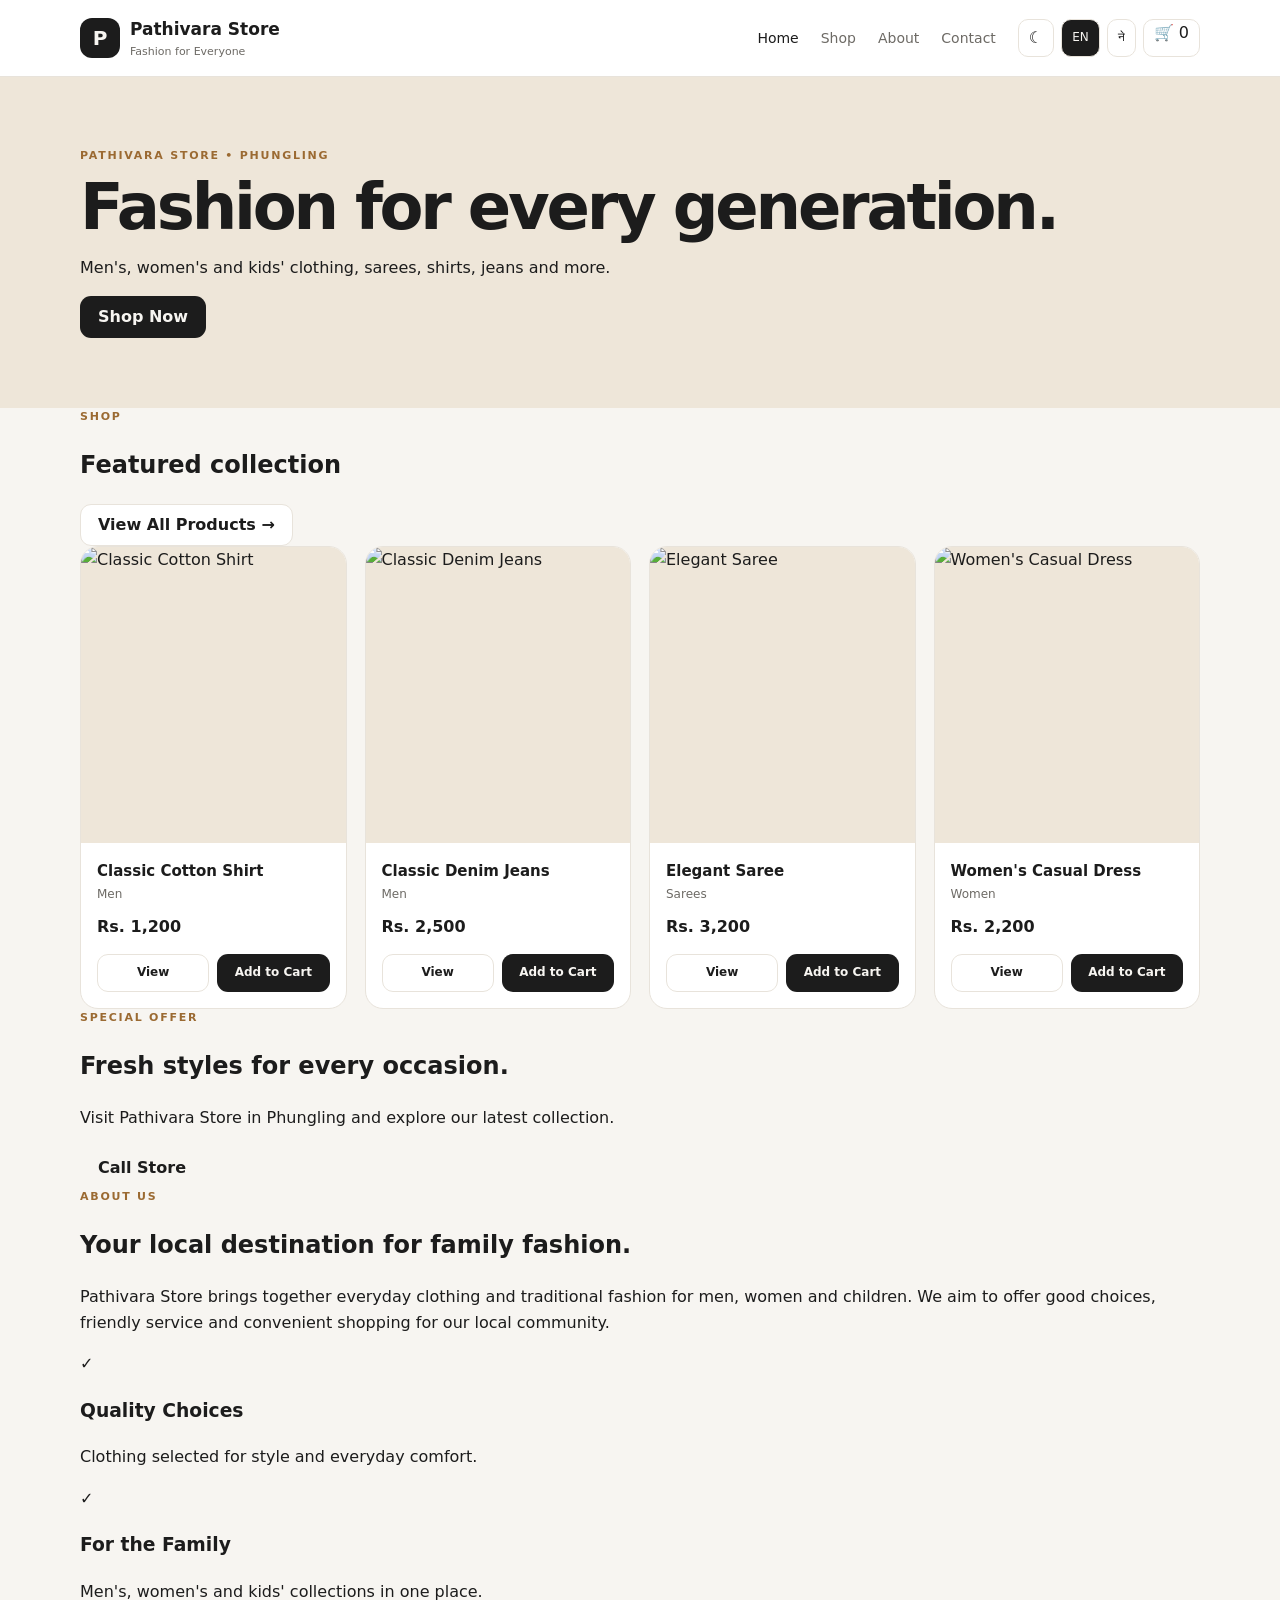
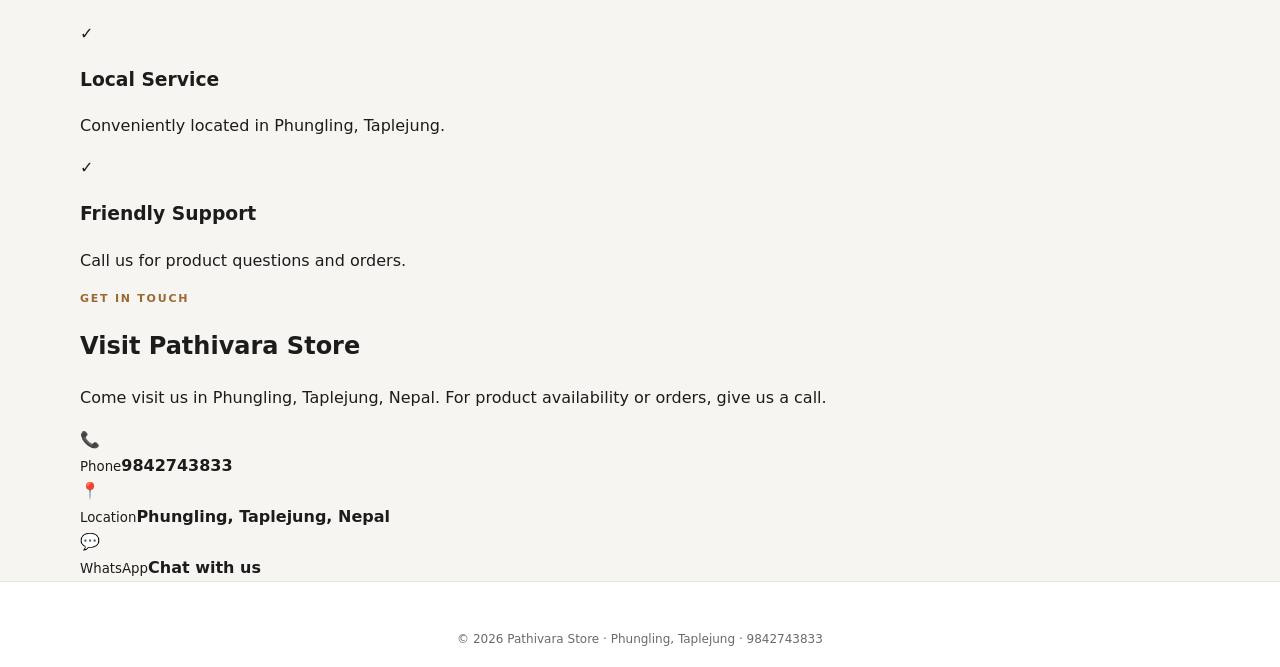
==== index.html @ 6419e532 "Pathivara Store First Website" ====
<!DOCTYPE html>
<html lang="en">
	<head>
		<meta charset="UTF-8" />
		<meta name="viewport" content="width=device-width, initial-scale=1.0" />
		<meta name="description" content="Pathivara Store clothing shop in Phungling, Taplejung." />
		<title>Pathivara Store | Fashion for Everyone</title>
		<link rel="stylesheet" href="css/style.css" />
	</head>
	<body>
		<header class="site-header">
			<div class="container nav-wrap">
				<a href="index.html" class="brand">
					<span class="brand-mark">P</span>
					<span>
						<strong>Pathivara Store</strong>
						<small>Fashion for Everyone</small>
					</span>
				</a>
				<button class="menu-toggle" id="menuToggle">☰</button>
				<nav class="main-nav" id="mainNav">
					<a class="active" href="index.html">Home</a>
					<a href="shop.html">Shop</a>
					<a href="#about">About</a>
					<a href="#contact">Contact</a>
				</nav>
				<div class="nav-actions">
					<button class="icon-btn" id="themeToggle">☾</button>
					<button class="lang-btn active" data-lang="en">EN</button>
					<button class="lang-btn" data-lang="ne">ने</button>
					<a class="cart-btn" href="cart.html">🛒 <span id="cartCount">0</span></a>
				</div>
			</div>
		</header>

		<main>
			<section class="page-hero">
				<div class="container">
					<p class="eyebrow">PATHIVARA STORE • PHUNGLING</p>
					  <h1 data-en="Fashion for every generation." data-ne="हरेक पुस्ताका लागि फेसन।">Fashion for every generation.</h1>
					  <p data-en="Men's, women's and kids' clothing, sarees, shirts, jeans and more." data-ne="पुरुष, महिला र बालबालिकाका कपडा, सारी, सर्ट, जिन्स र अन्य।">
						Men's, women's and kids' clothing, sarees, shirts, jeans and more.
					</p>
					<a class="btn btn-primary" href="shop.html">Shop Now</a>
				</div>
			</section>

			<section class="section">
				<div class="container">
					<div class="section-heading">
						<div>
							<p class="eyebrow">SHOP</p>
							<h2>Featured collection</h2>
						</div>
						<a class="btn btn-outline" href="shop.html">View All Products →</a>
					</div>
					<div class="product-grid" id="homeGrid"></div>
				</div>
			</section>

			<section class="offer-section">
				<div class="container">
					<div class="offer">
						<div>
							<p class="eyebrow">SPECIAL OFFER</p>
							<h2>Fresh styles for every occasion.</h2>
							<p>Visit Pathivara Store in Phungling and explore our latest collection.</p>
						</div>
						<a class="btn btn-light" href="tel:9842743833">Call Store</a>
					</div>
				</div>
			</section>

			<section class="section" id="about">
				<div class="container about-grid">
					<div class="about-box">
						<p class="eyebrow">ABOUT US</p>
						<h2>Your local destination for family fashion.</h2>
						<p>
							Pathivara Store brings together everyday clothing and traditional fashion for men, women and children. We aim to offer good choices, friendly service and convenient shopping for our local community.
						</p>
					</div>
					<div class="benefit-grid">
						<article><span>✓</span><h3>Quality Choices</h3><p>Clothing selected for style and everyday comfort.</p></article>
						<article><span>✓</span><h3>For the Family</h3><p>Men's, women's and kids' collections in one place.</p></article>
						<article><span>✓</span><h3>Local Service</h3><p>Conveniently located in Phungling, Taplejung.</p></article>
						<article><span>✓</span><h3>Friendly Support</h3><p>Call us for product questions and orders.</p></article>
					</div>
				</div>
			</section>

			<section class="section contact-section" id="contact">
				<div class="container contact-grid">
					<div>
						<p class="eyebrow">GET IN TOUCH</p>
						<h2>Visit Pathivara Store</h2>
						<p>Come visit us in Phungling, Taplejung, Nepal. For product availability or orders, give us a call.</p>
					</div>
					<div class="contact-card">
						<a href="tel:9842743833"><span>📞</span><div><small>Phone</small><strong>9842743833</strong></div></a>
						<div><span>📍</span><div><small>Location</small><strong>Phungling, Taplejung, Nepal</strong></div></div>
						<a class="whatsapp" href="https://wa.me/9779842743833" target="_blank"><span>💬</span><div><small>WhatsApp</small><strong>Chat with us</strong></div></a>
					</div>
				</div>
			</section>
		</main>

		<footer class="site-footer">
			<div class="footer-bottom">© 2026 Pathivara Store · Phungling, Taplejung · <a href="tel:9842743833">9842743833</a></div>
		</footer>

		<script src="js/products.js"></script>
		<script src="js/main.js"></script>
		<script>
			document.getElementById("homeGrid").innerHTML = products.slice(0, 4).map((p) => `
				<article class="product-card">
					<a href="product.html?id=${p.id}" class="product-image">
						<img src="${p.image}" alt="${p.name}" loading="lazy">
					</a>
					<div class="product-info">
						<h3>${p.name}</h3>
						<div class="product-meta">${p.category}</div>
						<div class="price">Rs. ${p.price.toLocaleString("en-IN")}</div>
						<div class="product-actions">
							<a class="btn btn-outline" href="product.html?id=${p.id}">View</a>
							<button class="btn btn-primary" onclick="addToCart(${p.id})">Add to Cart</button>
						</div>
					</div>
				</article>`).join("");
		</script>
	</body>
</html>
---- css/style.css ----
:root{--bg:#f7f5f1;--surface:#fff;--text:#1c1c1c;--muted:#6d6a65;--border:#e8e3db;--accent:#9b6a32;--hero:#eee6d9;--shadow:0 14px 40px rgba(30,24,17,.08)}
*{box-sizing:border-box}html{scroll-behavior:smooth}body{margin:0;font-family:Inter,system-ui,-apple-system,"Segoe UI",sans-serif;background:var(--bg);color:var(--text);line-height:1.6}body.dark{--bg:#11100f;--surface:#1b1917;--text:#f4f0e9;--muted:#b8b0a6;--border:#332f2a;--hero:#27221c;--shadow:0 14px 40px rgba(0,0,0,.28)}a{color:inherit;text-decoration:none}button,input,select{font:inherit}.container{width:min(1120px,calc(100% - 32px));margin:auto}
.site-header{position:sticky;top:0;z-index:20;background:color-mix(in srgb,var(--surface) 94%,transparent);backdrop-filter:blur(14px);border-bottom:1px solid var(--border)}.nav-wrap{min-height:76px;display:flex;align-items:center;gap:22px}.brand{display:flex;align-items:center;gap:10px;margin-right:auto}.brand-mark{width:40px;height:40px;display:grid;place-items:center;border-radius:12px;background:var(--text);color:var(--bg);font-weight:800;font-size:20px}.brand strong{display:block;font-size:17px}.brand small{display:block;color:var(--muted);font-size:11px}.main-nav{display:flex;gap:22px}.main-nav a{font-size:14px;color:var(--muted)}.main-nav a.active,.main-nav a:hover{color:var(--text)}.nav-actions{display:flex;align-items:center;gap:7px}.icon-btn,.lang-btn,.cart-btn{border:1px solid var(--border);background:var(--surface);color:var(--text);border-radius:10px;min-height:38px;padding:0 10px;cursor:pointer}.lang-btn{font-size:12px}.lang-btn.active{background:var(--text);color:var(--bg)}.menu-toggle{display:none;border:0;background:transparent;color:var(--text);font-size:25px;cursor:pointer}.back-link{color:var(--muted);font-size:13px}
.eyebrow{margin:0 0 10px;color:var(--accent);font-size:11px;font-weight:800;letter-spacing:.16em}.page-hero{padding:70px 0;background:var(--hero)}.page-hero h1{font-size:clamp(40px,6vw,64px);line-height:1;margin:0 0 14px;letter-spacing:-.05em}.page-hero p:last-child{color:var(--muted);max-width:600px}.shop-section{padding:50px 0 85px}.shop-toolbar{display:flex;gap:12px;margin-bottom:14px}.search-box{flex:1;display:flex;align-items:center;gap:8px;background:var(--surface);border:1px solid var(--border);border-radius:12px;padding:0 13px}.search-box input{width:100%;border:0;outline:0;background:transparent;color:var(--text);min-height:45px}.shop-toolbar select{border:1px solid var(--border);background:var(--surface);color:var(--text);border-radius:12px;padding:0 13px;min-width:190px}.category-pills{display:flex;gap:8px;flex-wrap:wrap;margin-bottom:14px}.filter-btn{border:1px solid var(--border);background:var(--surface);color:var(--muted);border-radius:999px;padding:8px 14px;cursor:pointer;font-size:12px}.filter-btn.active{background:var(--text);color:var(--bg);border-color:var(--text)}.results-count{font-size:12px;color:var(--muted);margin:0 0 18px}.product-grid{display:grid;grid-template-columns:repeat(4,1fr);gap:18px}.product-card{background:var(--surface);border:1px solid var(--border);border-radius:18px;overflow:hidden}.product-image{aspect-ratio:1/1.12;display:block;background:var(--hero);overflow:hidden}.product-image img{width:100%;height:100%;object-fit:cover;display:block;transition:transform .4s}.product-card:hover .product-image img{transform:scale(1.04)}.product-info{padding:16px}.product-info h3{margin:0 0 2px;font-size:15px}.product-meta{color:var(--muted);font-size:12px}.price{margin-top:10px;font-weight:800}.product-actions{display:flex;gap:8px;margin-top:14px}.btn{display:inline-flex;align-items:center;justify-content:center;min-height:42px;padding:0 17px;border-radius:11px;font-weight:700;border:1px solid transparent;cursor:pointer}.btn-primary{background:var(--text);color:var(--bg)}.btn-outline{background:var(--surface);border-color:var(--border)}.btn-whatsapp{background:#218c43;color:#fff}.product-actions .btn{flex:1;min-height:38px;padding:0 8px;font-size:12px}.empty-state,.empty-cart{text-align:center;padding:60px 20px;border:1px dashed var(--border);border-radius:20px;color:var(--muted)}.empty-state div,.empty-cart div{font-size:45px}
.product-detail-section{padding:55px 0}.breadcrumbs{color:var(--muted);font-size:12px;margin-bottom:25px}.product-detail{display:grid;grid-template-columns:1fr 1fr;gap:55px;align-items:start}.main-product-image{aspect-ratio:1/1.08;border-radius:22px;overflow:hidden;background:var(--hero)}.main-product-image img{width:100%;height:100%;object-fit:cover}.thumb-row{display:flex;gap:9px;margin-top:10px}.thumb{width:68px;height:68px;padding:0;border:2px solid transparent;border-radius:9px;overflow:hidden;background:var(--surface);cursor:pointer}.thumb.active{border-color:var(--accent)}.thumb img{width:100%;height:100%;object-fit:cover}.detail-info h1{font-size:clamp(34px,5vw,55px);line-height:1.02;letter-spacing:-.04em;margin:0 0 10px}.detail-price{font-size:23px;font-weight:800}.detail-description{color:var(--muted);max-width:520px}.stock{font-size:12px;margin:18px 0;color:var(--muted)}.stock-dot{display:inline-block;width:8px;height:8px;background:#29944b;border-radius:50%;margin-right:6px}.detail-info label{display:block;font-size:12px;font-weight:800;margin:17px 0 7px}.choice-row{display:flex;gap:7px;flex-wrap:wrap}.choice{border:1px solid var(--border);background:var(--surface);color:var(--text);border-radius:8px;padding:8px 13px;cursor:pointer}.choice.selected{border-color:var(--text);background:var(--text);color:var(--bg)}.quantity{display:flex;align-items:center;border:1px solid var(--border);width:max-content;border-radius:10px;overflow:hidden}.quantity button{width:40px;height:40px;border:0;background:var(--surface);color:var(--text);cursor:pointer}.quantity span{width:35px;text-align:center}.detail-actions{display:flex;gap:10px;margin-top:24px}.detail-actions .btn{flex:1}.product-note{margin-top:15px;font-size:12px;color:var(--muted)}.related-section{padding-top:20px}
.cart-section{padding:55px 0 85px}.cart-section h1{font-size:clamp(38px,6vw,58px);margin:0 0 30px;letter-spacing:-.05em}.cart-layout{display:grid;grid-template-columns:1.4fr .6fr;gap:25px}.cart-item{display:grid;grid-template-columns:95px 1fr auto auto;gap:15px;align-items:center;background:var(--surface);border:1px solid var(--border);padding:12px;border-radius:16px;margin-bottom:10px}.cart-item img{width:95px;height:105px;object-fit:cover;border-radius:10px}.cart-item-info h3{margin:0;font-size:15px}.cart-item-info p{color:var(--muted);font-size:12px;margin:3px 0}.cart-item-info strong{font-size:14px}.cart-qty{display:flex;align-items:center;border:1px solid var(--border);border-radius:8px;overflow:hidden}.cart-qty button{border:0;background:var(--surface);color:var(--text);width:30px;height:30px;cursor:pointer}.cart-qty span{width:28px;text-align:center;font-size:12px}.remove-btn{border:0;background:transparent;color:#a04b43;cursor:pointer;font-size:11px}.summary-card{background:var(--surface);border:1px solid var(--border);border-radius:18px;padding:22px;height:max-content;position:sticky;top:95px}.summary-card h2{margin:0 0 20px;font-size:20px}.summary-row{display:flex;justify-content:space-between;gap:15px;font-size:13px;margin:12px 0}.summary-row span{color:var(--muted)}.summary-row.total{font-size:18px}.summary-card hr{border:0;border-top:1px solid var(--border)}.full{width:100%;margin-top:10px}.summary-note{font-size:11px;color:var(--muted);margin-bottom:0}.site-footer{padding:30px 0 0;background:var(--surface);border-top:1px solid var(--border)}.footer-bottom{text-align:center;padding:18px;color:var(--muted);font-size:12px}
@media(max-width:900px){.main-nav{display:none;position:absolute;top:76px;left:16px;right:16px;padding:15px;background:var(--surface);border:1px solid var(--border);border-radius:16px;box-shadow:var(--shadow)}.main-nav.open{display:grid}.main-nav a{padding:10px}.menu-toggle{display:block}.product-grid{grid-template-columns:repeat(2,1fr)}.product-detail,.cart-layout{grid-template-columns:1fr}.summary-card{position:static}}
@media(max-width:620px){.container{width:calc(100% - 22px)}.brand small{display:none}.nav-wrap{gap:8px}.nav-actions{gap:3px}.shop-toolbar{display:block}.shop-toolbar select{width:100%;height:45px;margin-top:8px}.product-grid{grid-template-columns:repeat(2,1fr);gap:10px}.product-info{padding:12px}.product-actions{display:block}.product-actions .btn{width:100%;margin-top:6px}.detail-actions{display:grid}.cart-item{grid-template-columns:72px 1fr}.cart-item img{width:72px;height:82px}.cart-qty{grid-column:2}.remove-btn{grid-column:2;text-align:left}.page-hero{padding:52px 0}.product-detail-section{padding-top:35px}}
@media(max-width:390px){.product-grid{grid-template-columns:1fr}.nav-actions .icon-btn{display:none}}
.checkout-steps{display:flex;gap:10px;flex-wrap:wrap;color:var(--muted);font-size:11px;margin:-15px 0 25px}.checkout-steps .active{font-weight:800;color:var(--text)}.checkout-heading{font-size:20px;margin:0 0 14px}.customer-card{margin-top:25px;background:var(--surface);border:1px solid var(--border);border-radius:18px;padding:24px}.customer-card h2{margin:0 0 20px}.form-grid{display:grid;grid-template-columns:1fr 1fr;gap:15px}.field{display:flex;flex-direction:column}.field-wide{grid-column:1/-1}.field label{font-size:12px;font-weight:700;margin-bottom:6px}.field input,.field textarea{width:100%;border:1px solid var(--border);border-radius:10px;background:var(--bg);color:var(--text);outline:0;padding:11px 12px}.field textarea{min-height:90px;resize:vertical}.error{color:#b84d42;font-size:11px;min-height:16px}.privacy-note,.checkout-side-note{font-size:11px;color:var(--muted)}.checkout-submit{margin-top:5px}.order-review,.confirmation{margin-top:25px}.review-card,.confirmation{background:var(--surface);border:1px solid var(--border);border-radius:20px;padding:28px;max-width:780px;margin:auto}.success-icon{width:48px;height:48px;border-radius:50%;display:grid;place-items:center;background:#2e8b57;color:white;font-weight:800;font-size:24px}.review-ref{color:var(--muted);font-size:13px}.review-customer{padding:15px 0;border-bottom:1px solid var(--border)}.review-customer p{color:var(--muted);font-size:13px}.review-line{display:flex;justify-content:space-between;gap:20px;padding:12px 0;border-bottom:1px solid var(--border);font-size:13px}.review-line small{display:block;color:var(--muted);font-size:11px}.review-total{display:flex;justify-content:space-between;padding:18px 0;font-size:18px}.review-actions{display:flex;gap:10px;margin-top:18px}.review-actions .btn{flex:1}.confirmation{text-align:center}.confirmation .success-icon{margin:0 auto 15px}.confirmation p{color:var(--muted)}@media(max-width:620px){.form-grid{grid-template-columns:1fr}.field-wide{grid-column:auto}.review-actions{display:grid}.checkout-steps{line-height:1.8}}
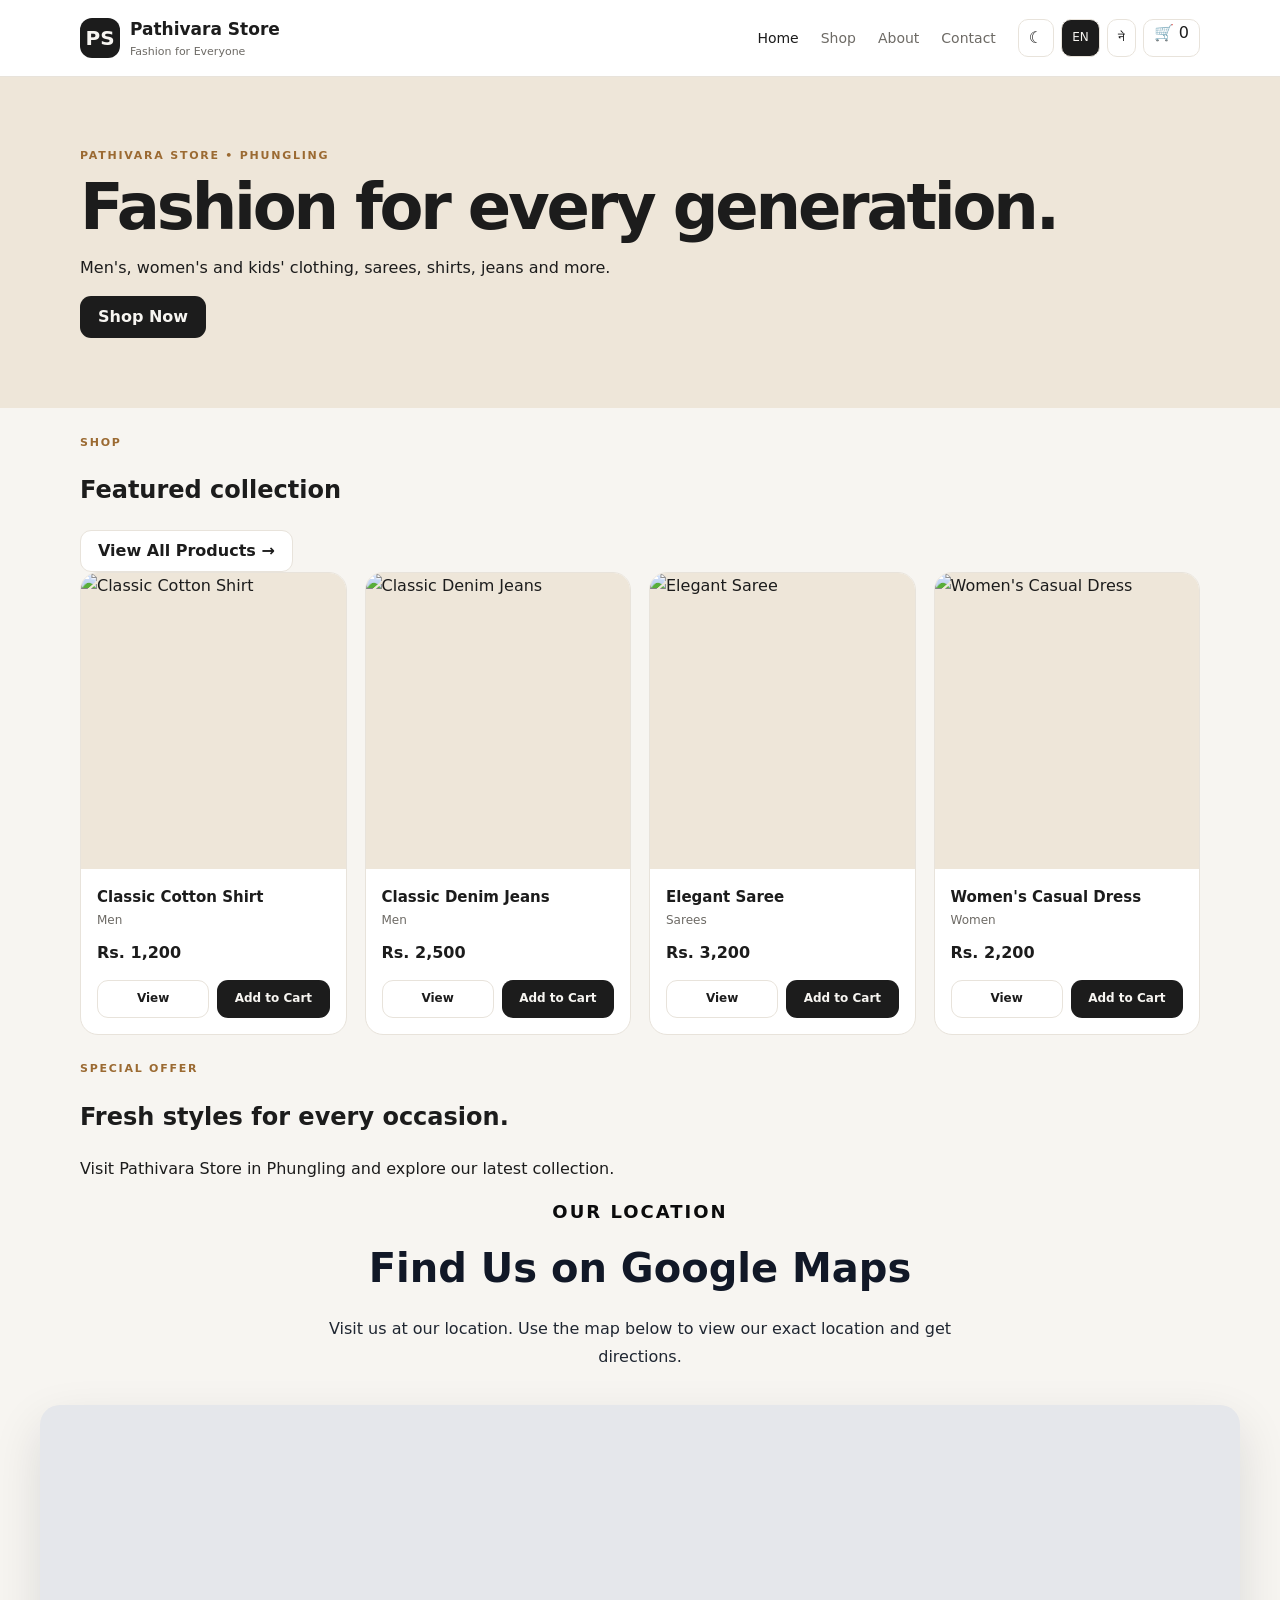
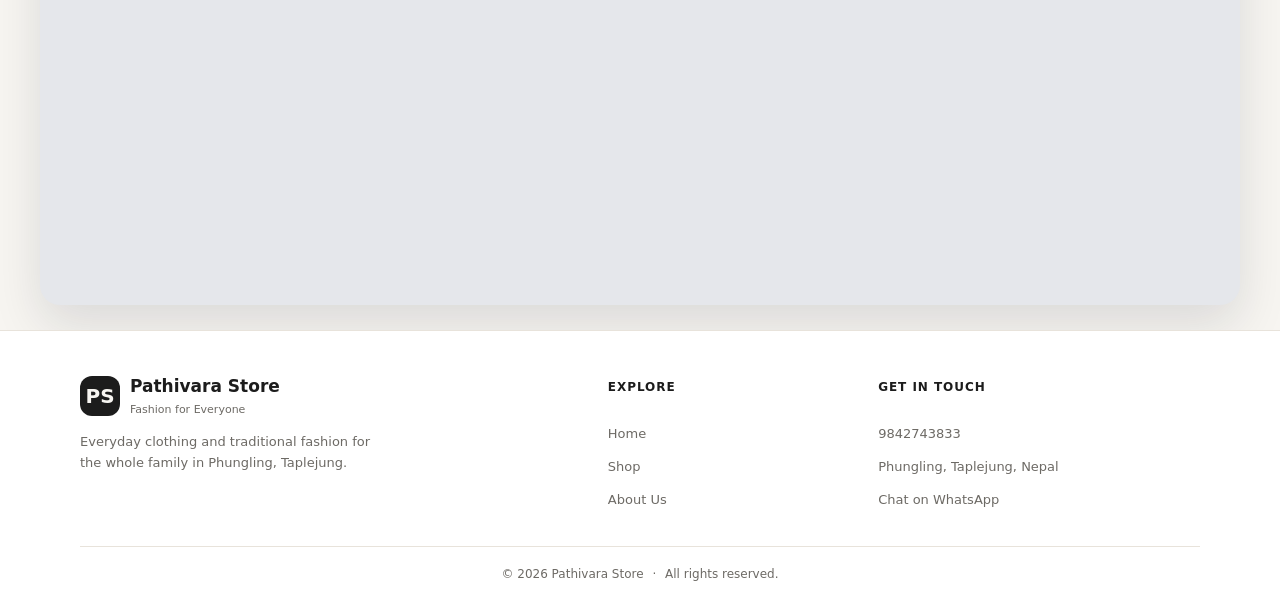
==== commit 5c490db9: "Map feature added and some minor changes" ====
--- a/index.html
+++ b/index.html
@@ -5,13 +5,14 @@
 		<meta name="viewport" content="width=device-width, initial-scale=1.0" />
 		<meta name="description" content="Pathivara Store clothing shop in Phungling, Taplejung." />
 		<title>Pathivara Store | Fashion for Everyone</title>
+		<link rel="stylesheet" href="https://cdnjs.cloudflare.com/ajax/libs/font-awesome/7.3.1/css/all.min.css" integrity="sha512-QeR2VH+lsBE5LSAe1Q5EnTBbe7XTBubt8dG93Y7gidSgdMCr8nVqKcfKAMyN96SV8KDbZVTDXChatu5G2KQGzg==" crossorigin="anonymous" referrerpolicy="no-referrer" />
 		<link rel="stylesheet" href="css/style.css" />
 	</head>
 	<body>
 		<header class="site-header">
 			<div class="container nav-wrap">
 				<a href="index.html" class="brand">
-					<span class="brand-mark">P</span>
+					<span class="brand-mark">PS</span>
 					<span>
 						<strong>Pathivara Store</strong>
 						<small>Fashion for Everyone</small>
@@ -19,10 +20,10 @@
 				</a>
 				<button class="menu-toggle" id="menuToggle">☰</button>
 				<nav class="main-nav" id="mainNav">
-					<a class="active" href="index.html">Home</a>
-					<a href="shop.html">Shop</a>
-					<a href="#about">About</a>
-					<a href="#contact">Contact</a>
+					<a class="active" href="index.html"><i class="fa-solid fa-house"></i> Home</a>
+					<a href="shop.html"><i class="fa-solid fa-shopping-bag"></i> Shop</a>
+					<a href="#about"><i class="fa-solid fa-info-circle"></i> About</a>
+					<a href="#contact"><i class="fa-solid fa-phone-volume"></i> Contact</a>
 				</nav>
 				<div class="nav-actions">
 					<button class="icon-btn" id="themeToggle">☾</button>
@@ -44,7 +45,7 @@
 					<a class="btn btn-primary" href="shop.html">Shop Now</a>
 				</div>
 			</section>
-
+<br>
 			<section class="section">
 				<div class="container">
 					<div class="section-heading">
@@ -57,7 +58,7 @@
 					<div class="product-grid" id="homeGrid"></div>
 				</div>
 			</section>
-
+<br>
 			<section class="offer-section">
 				<div class="container">
 					<div class="offer">
@@ -66,47 +67,60 @@
 							<h2>Fresh styles for every occasion.</h2>
 							<p>Visit Pathivara Store in Phungling and explore our latest collection.</p>
 						</div>
-						<a class="btn btn-light" href="tel:9842743833">Call Store</a>
 					</div>
 				</div>
-			</section>
-
-			<section class="section" id="about">
-				<div class="container about-grid">
-					<div class="about-box">
-						<p class="eyebrow">ABOUT US</p>
-						<h2>Your local destination for family fashion.</h2>
-						<p>
-							Pathivara Store brings together everyday clothing and traditional fashion for men, women and children. We aim to offer good choices, friendly service and convenient shopping for our local community.
-						</p>
-					</div>
-					<div class="benefit-grid">
-						<article><span>✓</span><h3>Quality Choices</h3><p>Clothing selected for style and everyday comfort.</p></article>
-						<article><span>✓</span><h3>For the Family</h3><p>Men's, women's and kids' collections in one place.</p></article>
-						<article><span>✓</span><h3>Local Service</h3><p>Conveniently located in Phungling, Taplejung.</p></article>
-						<article><span>✓</span><h3>Friendly Support</h3><p>Call us for product questions and orders.</p></article>
-					</div>
-				</div>
-			</section>
-
-			<section class="section contact-section" id="contact">
-				<div class="container contact-grid">
-					<div>
-						<p class="eyebrow">GET IN TOUCH</p>
-						<h2>Visit Pathivara Store</h2>
-						<p>Come visit us in Phungling, Taplejung, Nepal. For product availability or orders, give us a call.</p>
-					</div>
-					<div class="contact-card">
-						<a href="tel:9842743833"><span>📞</span><div><small>Phone</small><strong>9842743833</strong></div></a>
-						<div><span>📍</span><div><small>Location</small><strong>Phungling, Taplejung, Nepal</strong></div></div>
-						<a class="whatsapp" href="https://wa.me/9779842743833" target="_blank"><span>💬</span><div><small>WhatsApp</small><strong>Chat with us</strong></div></a>
-					</div>
-				</div>
-			</section>
+					 <div class="map-container">
+        					<div class="map-header">
+								<span>OUR LOCATION</span><br>
+								<i class="fa-solid fa-map-location-dot"></i>
+           							<h2>Find Us on Google Maps</h2>
+           					 <p>
+                				Visit us at our location. Use the map below to
+                				view our exact location and get directions.
+            				</p>
+        			</div>
+        <div class="google-map">
+            <iframe
+                src="https://www.google.com/maps?q=27.35549478333769, 87.66834827133795&z=15&output=embed"
+                width="100%"
+                height="500"
+                style="border:0;"
+                allowfullscreen=""
+                loading="lazy"
+                referrerpolicy="no-referrer-when-downgrade">
+            </iframe>
+        </div>
+    </div>
+	<br>									
+			</section>		
 		</main>
 
 		<footer class="site-footer">
-			<div class="footer-bottom">© 2026 Pathivara Store · Phungling, Taplejung · <a href="tel:9842743833">9842743833</a></div>
+			<div class="container footer-grid">
+				<div class="footer-brand">
+					<a href="index.html" class="brand">
+						<span class="brand-mark">PS</span>
+						<span>
+							<strong>Pathivara Store</strong>
+							<small>Fashion for Everyone</small>
+						</span>
+					</a>
+					<p>Everyday clothing and traditional fashion for the whole family in Phungling, Taplejung.</p>
+				</div>
+				<div class="footer-links">
+					<p class="footer-title">Explore</p>
+					<a href="index.html"><i class="fa-solid fa-house"></i>  Home</a>
+					<a href="shop.html"><i class="fa-solid fa-shopping-bag"></i>  Shop</a>
+					<a href="#about"><i class="fa-solid fa-info-circle"></i>  About Us</a>
+				</div>
+				<div class="footer-contact">
+					<p class="footer-title">Get in touch</p>
+					<a href="tel:9842743833"><i class="fa-solid fa-phone-volume"></i> 9842743833</a>
+					<span><i class="fa-solid fa-location-dot"></i></i> Phungling, Taplejung, Nepal</span>
+					<a href="https://wa.me/9779842743833" target="_blank"><i class="fa-brands fa-whatsapp"></i> Chat on WhatsApp</a>
+				</div>
+			</div>
+			<div class="container footer-bottom">© 2026 Pathivara Store <span>·</span> All rights reserved.</div>
 		</footer>
 
 		<script src="js/products.js"></script>
--- a/css/style.css
+++ b/css/style.css
@@ -1,10 +1,948 @@
-:root{--bg:#f7f5f1;--surface:#fff;--text:#1c1c1c;--muted:#6d6a65;--border:#e8e3db;--accent:#9b6a32;--hero:#eee6d9;--shadow:0 14px 40px rgba(30,24,17,.08)}
-*{box-sizing:border-box}html{scroll-behavior:smooth}body{margin:0;font-family:Inter,system-ui,-apple-system,"Segoe UI",sans-serif;background:var(--bg);color:var(--text);line-height:1.6}body.dark{--bg:#11100f;--surface:#1b1917;--text:#f4f0e9;--muted:#b8b0a6;--border:#332f2a;--hero:#27221c;--shadow:0 14px 40px rgba(0,0,0,.28)}a{color:inherit;text-decoration:none}button,input,select{font:inherit}.container{width:min(1120px,calc(100% - 32px));margin:auto}
-.site-header{position:sticky;top:0;z-index:20;background:color-mix(in srgb,var(--surface) 94%,transparent);backdrop-filter:blur(14px);border-bottom:1px solid var(--border)}.nav-wrap{min-height:76px;display:flex;align-items:center;gap:22px}.brand{display:flex;align-items:center;gap:10px;margin-right:auto}.brand-mark{width:40px;height:40px;display:grid;place-items:center;border-radius:12px;background:var(--text);color:var(--bg);font-weight:800;font-size:20px}.brand strong{display:block;font-size:17px}.brand small{display:block;color:var(--muted);font-size:11px}.main-nav{display:flex;gap:22px}.main-nav a{font-size:14px;color:var(--muted)}.main-nav a.active,.main-nav a:hover{color:var(--text)}.nav-actions{display:flex;align-items:center;gap:7px}.icon-btn,.lang-btn,.cart-btn{border:1px solid var(--border);background:var(--surface);color:var(--text);border-radius:10px;min-height:38px;padding:0 10px;cursor:pointer}.lang-btn{font-size:12px}.lang-btn.active{background:var(--text);color:var(--bg)}.menu-toggle{display:none;border:0;background:transparent;color:var(--text);font-size:25px;cursor:pointer}.back-link{color:var(--muted);font-size:13px}
-.eyebrow{margin:0 0 10px;color:var(--accent);font-size:11px;font-weight:800;letter-spacing:.16em}.page-hero{padding:70px 0;background:var(--hero)}.page-hero h1{font-size:clamp(40px,6vw,64px);line-height:1;margin:0 0 14px;letter-spacing:-.05em}.page-hero p:last-child{color:var(--muted);max-width:600px}.shop-section{padding:50px 0 85px}.shop-toolbar{display:flex;gap:12px;margin-bottom:14px}.search-box{flex:1;display:flex;align-items:center;gap:8px;background:var(--surface);border:1px solid var(--border);border-radius:12px;padding:0 13px}.search-box input{width:100%;border:0;outline:0;background:transparent;color:var(--text);min-height:45px}.shop-toolbar select{border:1px solid var(--border);background:var(--surface);color:var(--text);border-radius:12px;padding:0 13px;min-width:190px}.category-pills{display:flex;gap:8px;flex-wrap:wrap;margin-bottom:14px}.filter-btn{border:1px solid var(--border);background:var(--surface);color:var(--muted);border-radius:999px;padding:8px 14px;cursor:pointer;font-size:12px}.filter-btn.active{background:var(--text);color:var(--bg);border-color:var(--text)}.results-count{font-size:12px;color:var(--muted);margin:0 0 18px}.product-grid{display:grid;grid-template-columns:repeat(4,1fr);gap:18px}.product-card{background:var(--surface);border:1px solid var(--border);border-radius:18px;overflow:hidden}.product-image{aspect-ratio:1/1.12;display:block;background:var(--hero);overflow:hidden}.product-image img{width:100%;height:100%;object-fit:cover;display:block;transition:transform .4s}.product-card:hover .product-image img{transform:scale(1.04)}.product-info{padding:16px}.product-info h3{margin:0 0 2px;font-size:15px}.product-meta{color:var(--muted);font-size:12px}.price{margin-top:10px;font-weight:800}.product-actions{display:flex;gap:8px;margin-top:14px}.btn{display:inline-flex;align-items:center;justify-content:center;min-height:42px;padding:0 17px;border-radius:11px;font-weight:700;border:1px solid transparent;cursor:pointer}.btn-primary{background:var(--text);color:var(--bg)}.btn-outline{background:var(--surface);border-color:var(--border)}.btn-whatsapp{background:#218c43;color:#fff}.product-actions .btn{flex:1;min-height:38px;padding:0 8px;font-size:12px}.empty-state,.empty-cart{text-align:center;padding:60px 20px;border:1px dashed var(--border);border-radius:20px;color:var(--muted)}.empty-state div,.empty-cart div{font-size:45px}
-.product-detail-section{padding:55px 0}.breadcrumbs{color:var(--muted);font-size:12px;margin-bottom:25px}.product-detail{display:grid;grid-template-columns:1fr 1fr;gap:55px;align-items:start}.main-product-image{aspect-ratio:1/1.08;border-radius:22px;overflow:hidden;background:var(--hero)}.main-product-image img{width:100%;height:100%;object-fit:cover}.thumb-row{display:flex;gap:9px;margin-top:10px}.thumb{width:68px;height:68px;padding:0;border:2px solid transparent;border-radius:9px;overflow:hidden;background:var(--surface);cursor:pointer}.thumb.active{border-color:var(--accent)}.thumb img{width:100%;height:100%;object-fit:cover}.detail-info h1{font-size:clamp(34px,5vw,55px);line-height:1.02;letter-spacing:-.04em;margin:0 0 10px}.detail-price{font-size:23px;font-weight:800}.detail-description{color:var(--muted);max-width:520px}.stock{font-size:12px;margin:18px 0;color:var(--muted)}.stock-dot{display:inline-block;width:8px;height:8px;background:#29944b;border-radius:50%;margin-right:6px}.detail-info label{display:block;font-size:12px;font-weight:800;margin:17px 0 7px}.choice-row{display:flex;gap:7px;flex-wrap:wrap}.choice{border:1px solid var(--border);background:var(--surface);color:var(--text);border-radius:8px;padding:8px 13px;cursor:pointer}.choice.selected{border-color:var(--text);background:var(--text);color:var(--bg)}.quantity{display:flex;align-items:center;border:1px solid var(--border);width:max-content;border-radius:10px;overflow:hidden}.quantity button{width:40px;height:40px;border:0;background:var(--surface);color:var(--text);cursor:pointer}.quantity span{width:35px;text-align:center}.detail-actions{display:flex;gap:10px;margin-top:24px}.detail-actions .btn{flex:1}.product-note{margin-top:15px;font-size:12px;color:var(--muted)}.related-section{padding-top:20px}
-.cart-section{padding:55px 0 85px}.cart-section h1{font-size:clamp(38px,6vw,58px);margin:0 0 30px;letter-spacing:-.05em}.cart-layout{display:grid;grid-template-columns:1.4fr .6fr;gap:25px}.cart-item{display:grid;grid-template-columns:95px 1fr auto auto;gap:15px;align-items:center;background:var(--surface);border:1px solid var(--border);padding:12px;border-radius:16px;margin-bottom:10px}.cart-item img{width:95px;height:105px;object-fit:cover;border-radius:10px}.cart-item-info h3{margin:0;font-size:15px}.cart-item-info p{color:var(--muted);font-size:12px;margin:3px 0}.cart-item-info strong{font-size:14px}.cart-qty{display:flex;align-items:center;border:1px solid var(--border);border-radius:8px;overflow:hidden}.cart-qty button{border:0;background:var(--surface);color:var(--text);width:30px;height:30px;cursor:pointer}.cart-qty span{width:28px;text-align:center;font-size:12px}.remove-btn{border:0;background:transparent;color:#a04b43;cursor:pointer;font-size:11px}.summary-card{background:var(--surface);border:1px solid var(--border);border-radius:18px;padding:22px;height:max-content;position:sticky;top:95px}.summary-card h2{margin:0 0 20px;font-size:20px}.summary-row{display:flex;justify-content:space-between;gap:15px;font-size:13px;margin:12px 0}.summary-row span{color:var(--muted)}.summary-row.total{font-size:18px}.summary-card hr{border:0;border-top:1px solid var(--border)}.full{width:100%;margin-top:10px}.summary-note{font-size:11px;color:var(--muted);margin-bottom:0}.site-footer{padding:30px 0 0;background:var(--surface);border-top:1px solid var(--border)}.footer-bottom{text-align:center;padding:18px;color:var(--muted);font-size:12px}
-@media(max-width:900px){.main-nav{display:none;position:absolute;top:76px;left:16px;right:16px;padding:15px;background:var(--surface);border:1px solid var(--border);border-radius:16px;box-shadow:var(--shadow)}.main-nav.open{display:grid}.main-nav a{padding:10px}.menu-toggle{display:block}.product-grid{grid-template-columns:repeat(2,1fr)}.product-detail,.cart-layout{grid-template-columns:1fr}.summary-card{position:static}}
-@media(max-width:620px){.container{width:calc(100% - 22px)}.brand small{display:none}.nav-wrap{gap:8px}.nav-actions{gap:3px}.shop-toolbar{display:block}.shop-toolbar select{width:100%;height:45px;margin-top:8px}.product-grid{grid-template-columns:repeat(2,1fr);gap:10px}.product-info{padding:12px}.product-actions{display:block}.product-actions .btn{width:100%;margin-top:6px}.detail-actions{display:grid}.cart-item{grid-template-columns:72px 1fr}.cart-item img{width:72px;height:82px}.cart-qty{grid-column:2}.remove-btn{grid-column:2;text-align:left}.page-hero{padding:52px 0}.product-detail-section{padding-top:35px}}
-@media(max-width:390px){.product-grid{grid-template-columns:1fr}.nav-actions .icon-btn{display:none}}
-.checkout-steps{display:flex;gap:10px;flex-wrap:wrap;color:var(--muted);font-size:11px;margin:-15px 0 25px}.checkout-steps .active{font-weight:800;color:var(--text)}.checkout-heading{font-size:20px;margin:0 0 14px}.customer-card{margin-top:25px;background:var(--surface);border:1px solid var(--border);border-radius:18px;padding:24px}.customer-card h2{margin:0 0 20px}.form-grid{display:grid;grid-template-columns:1fr 1fr;gap:15px}.field{display:flex;flex-direction:column}.field-wide{grid-column:1/-1}.field label{font-size:12px;font-weight:700;margin-bottom:6px}.field input,.field textarea{width:100%;border:1px solid var(--border);border-radius:10px;background:var(--bg);color:var(--text);outline:0;padding:11px 12px}.field textarea{min-height:90px;resize:vertical}.error{color:#b84d42;font-size:11px;min-height:16px}.privacy-note,.checkout-side-note{font-size:11px;color:var(--muted)}.checkout-submit{margin-top:5px}.order-review,.confirmation{margin-top:25px}.review-card,.confirmation{background:var(--surface);border:1px solid var(--border);border-radius:20px;padding:28px;max-width:780px;margin:auto}.success-icon{width:48px;height:48px;border-radius:50%;display:grid;place-items:center;background:#2e8b57;color:white;font-weight:800;font-size:24px}.review-ref{color:var(--muted);font-size:13px}.review-customer{padding:15px 0;border-bottom:1px solid var(--border)}.review-customer p{color:var(--muted);font-size:13px}.review-line{display:flex;justify-content:space-between;gap:20px;padding:12px 0;border-bottom:1px solid var(--border);font-size:13px}.review-line small{display:block;color:var(--muted);font-size:11px}.review-total{display:flex;justify-content:space-between;padding:18px 0;font-size:18px}.review-actions{display:flex;gap:10px;margin-top:18px}.review-actions .btn{flex:1}.confirmation{text-align:center}.confirmation .success-icon{margin:0 auto 15px}.confirmation p{color:var(--muted)}@media(max-width:620px){.form-grid{grid-template-columns:1fr}.field-wide{grid-column:auto}.review-actions{display:grid}.checkout-steps{line-height:1.8}}
+:root {
+  --bg:#f7f5f1;
+  --surface:#fff;
+  --text:#1c1c1c;
+  --muted:#6d6a65;
+  --border:#e8e3db;
+  --accent:#9b6a32;
+  --hero:#eee6d9;
+  --shadow:0 14px 40px rgba(30,24,17,.08)
+}
+* {
+  box-sizing:border-box
+}
+html {
+  scroll-behavior:smooth
+}
+body {
+  margin:0;
+  font-family:Inter,system-ui,-apple-system,"Segoe UI",sans-serif;
+  background:var(--bg);
+  color:var(--text);
+  line-height:1.6
+}
+body.dark {
+  --bg:#11100f;
+  --surface:#1b1917;
+  --text:#f4f0e9;
+  --muted:#b8b0a6;
+  --border:#332f2a;
+  --hero:#27221c;
+  --shadow:0 14px 40px rgba(0,0,0,.28)
+}
+a {
+  color:inherit;
+  text-decoration:none
+}
+button,input,select {
+  font:inherit
+}
+.container {
+  width:min(1120px,calc(100% - 32px));
+  margin:auto
+}
+.site-header {
+  position:sticky;
+  top:0;
+  z-index:20;
+  background:color-mix(in srgb,var(--surface) 94%,transparent);
+  backdrop-filter:blur(14px);
+  border-bottom:1px solid var(--border)
+}
+.nav-wrap {
+  min-height:76px;
+  display:flex;
+  align-items:center;
+  gap:22px
+}
+.brand {
+  display:flex;
+  align-items:center;
+  gap:10px;
+  margin-right:auto
+}
+.brand-mark {
+  width:40px;
+  height:40px;
+  display:grid;
+  place-items:center;
+  border-radius:12px;
+  background:var(--text);
+  color:var(--bg);
+  font-weight:800;
+  font-size:20px
+}
+.brand strong {
+  display:block;
+  font-size:17px
+}
+.brand small {
+  display:block;
+  color:var(--muted);
+  font-size:11px
+}
+.main-nav {
+  display:flex;
+  gap:22px
+}
+.main-nav a {
+  font-size:14px;
+  color:var(--muted)
+}
+.main-nav a.active,.main-nav a:hover {
+  color:var(--text)
+}
+.nav-actions {
+  display:flex;
+  align-items:center;
+  gap:7px
+}
+.icon-btn,.lang-btn,.cart-btn {
+  border:1px solid var(--border);
+  background:var(--surface);
+  color:var(--text);
+  border-radius:10px;
+  min-height:38px;
+  padding:0 10px;
+  cursor:pointer
+}
+.lang-btn {
+  font-size:12px
+}
+.lang-btn.active {
+  background:var(--text);
+  color:var(--bg)
+}
+.menu-toggle {
+  display:none;
+  border:0;
+  background:transparent;
+  color:var(--text);
+  font-size:25px;
+  cursor:pointer
+}
+.back-link {
+  color:var(--muted);
+  font-size:13px
+}
+.eyebrow {
+  margin:0 0 10px;
+  color:var(--accent);
+  font-size:11px;
+  font-weight:800;
+  letter-spacing:.16em
+}
+.page-hero {
+  padding:70px 0;
+  background:var(--hero)
+}
+.page-hero h1 {
+  font-size:clamp(40px,6vw,64px);
+  line-height:1;
+  margin:0 0 14px;
+  letter-spacing:-.05em
+}
+.page-hero p:last-child {
+  color:var(--muted);
+  max-width:600px
+}
+.shop-section {
+  padding:50px 0 85px
+}
+.shop-toolbar {
+  display:flex;
+  gap:12px;
+  margin-bottom:14px
+}
+.search-box {
+  flex:1;
+  display:flex;
+  align-items:center;
+  gap:8px;
+  background:var(--surface);
+  border:1px solid var(--border);
+  border-radius:12px;
+  padding:0 13px
+}
+.search-box input {
+  width:100%;
+  border:0;
+  outline:0;
+  background:transparent;
+  color:var(--text);
+  min-height:45px
+}
+.shop-toolbar select {
+  border:1px solid var(--border);
+  background:var(--surface);
+  color:var(--text);
+  border-radius:12px;
+  padding:0 13px;
+  min-width:190px
+}
+.category-pills {
+  display:flex;
+  gap:8px;
+  flex-wrap:wrap;
+  margin-bottom:14px
+}
+.filter-btn {
+  border:1px solid var(--border);
+  background:var(--surface);
+  color:var(--muted);
+  border-radius:999px;
+  padding:8px 14px;
+  cursor:pointer;
+  font-size:12px
+}
+.filter-btn.active {
+  background:var(--text);
+  color:var(--bg);
+  border-color:var(--text)
+}
+.results-count {
+  font-size:12px;
+  color:var(--muted);
+  margin:0 0 18px
+}
+.product-grid {
+  display:grid;
+  grid-template-columns:repeat(4,1fr);
+  gap:18px
+}
+.product-card {
+  background:var(--surface);
+  border:1px solid var(--border);
+  border-radius:18px;
+  overflow:hidden
+}
+.product-image {
+  aspect-ratio:1/1.12;
+  display:block;
+  background:var(--hero);
+  overflow:hidden
+}
+.product-image img {
+  width:100%;
+  height:100%;
+  object-fit:cover;
+  display:block;
+  transition:transform .4s
+}
+.product-card:hover .product-image img {
+  transform:scale(1.04)
+}
+.product-info {
+  padding:16px
+}
+.product-info h3 {
+  margin:0 0 2px;
+  font-size:15px
+}
+.product-meta {
+  color:var(--muted);
+  font-size:12px
+}
+.price {
+  margin-top:10px;
+  font-weight:800
+}
+.product-actions {
+  display:flex;
+  gap:8px;
+  margin-top:14px
+}
+.btn {
+  display:inline-flex;
+  align-items:center;
+  justify-content:center;
+  min-height:42px;
+  padding:0 17px;
+  border-radius:11px;
+  font-weight:700;
+  border:1px solid transparent;
+  cursor:pointer
+}
+.btn-primary {
+  background:var(--text);
+  color:var(--bg)
+}
+.btn-outline {
+  background:var(--surface);
+  border-color:var(--border)
+}
+.btn-whatsapp {
+  background:#218c43;
+  color:#fff
+}
+.product-actions .btn {
+  flex:1;
+  min-height:38px;
+  padding:0 8px;
+  font-size:12px
+}
+.empty-state,.empty-cart {
+  text-align:center;
+  padding:60px 20px;
+  border:1px dashed var(--border);
+  border-radius:20px;
+  color:var(--muted)
+}
+.empty-state div,.empty-cart div {
+  font-size:45px
+}
+.product-detail-section {
+  padding:55px 0
+}
+.breadcrumbs {
+  color:var(--muted);
+  font-size:12px;
+  margin-bottom:25px
+}
+.product-detail {
+  display:grid;
+  grid-template-columns:1fr 1fr;
+  gap:55px;
+  align-items:start
+}
+.main-product-image {
+  aspect-ratio:1/1.08;
+  border-radius:22px;
+  overflow:hidden;
+  background:var(--hero)
+}
+.main-product-image img {
+  width:100%;
+  height:100%;
+  object-fit:cover
+}
+.thumb-row {
+  display:flex;
+  gap:9px;
+  margin-top:10px
+}
+.thumb {
+  width:68px;
+  height:68px;
+  padding:0;
+  border:2px solid transparent;
+  border-radius:9px;
+  overflow:hidden;
+  background:var(--surface);
+  cursor:pointer
+}
+.thumb.active {
+  border-color:var(--accent)
+}
+.thumb img {
+  width:100%;
+  height:100%;
+  object-fit:cover
+}
+.detail-info h1 {
+  font-size:clamp(34px,5vw,55px);
+  line-height:1.02;
+  letter-spacing:-.04em;
+  margin:0 0 10px
+}
+.detail-price {
+  font-size:23px;
+  font-weight:800
+}
+.detail-description {
+  color:var(--muted);
+  max-width:520px
+}
+.stock {
+  font-size:12px;
+  margin:18px 0;
+  color:var(--muted)
+}
+.stock-dot {
+  display:inline-block;
+  width:8px;
+  height:8px;
+  background:#29944b;
+  border-radius:50%;
+  margin-right:6px
+}
+.detail-info label {
+  display:block;
+  font-size:12px;
+  font-weight:800;
+  margin:17px 0 7px
+}
+.choice-row {
+  display:flex;
+  gap:7px;
+  flex-wrap:wrap
+}
+.choice {
+  border:1px solid var(--border);
+  background:var(--surface);
+  color:var(--text);
+  border-radius:8px;
+  padding:8px 13px;
+  cursor:pointer
+}
+.choice.selected {
+  border-color:var(--text);
+  background:var(--text);
+  color:var(--bg)
+}
+.quantity {
+  display:flex;
+  align-items:center;
+  border:1px solid var(--border);
+  width:max-content;
+  border-radius:10px;
+  overflow:hidden
+}
+.quantity button {
+  width:40px;
+  height:40px;
+  border:0;
+  background:var(--surface);
+  color:var(--text);
+  cursor:pointer
+}
+.quantity span {
+  width:35px;
+  text-align:center
+}
+.detail-actions {
+  display:flex;
+  gap:10px;
+  margin-top:24px
+}
+.detail-actions .btn {
+  flex:1
+}
+.product-note {
+  margin-top:15px;
+  font-size:12px;
+  color:var(--muted)
+}
+.related-section {
+  padding-top:20px
+}
+.cart-section {
+  padding:55px 0 85px
+}
+.cart-section h1 {
+  font-size:clamp(38px,6vw,58px);
+  margin:0 0 30px;
+  letter-spacing:-.05em
+}
+.cart-layout {
+  display:grid;
+  grid-template-columns:1.4fr .6fr;
+  gap:25px
+}
+.cart-item {
+  display:grid;
+  grid-template-columns:95px 1fr auto auto;
+  gap:15px;
+  align-items:center;
+  background:var(--surface);
+  border:1px solid var(--border);
+  padding:12px;
+  border-radius:16px;
+  margin-bottom:10px
+}
+.cart-item img {
+  width:95px;
+  height:105px;
+  object-fit:cover;
+  border-radius:10px
+}
+.cart-item-info h3 {
+  margin:0;
+  font-size:15px
+}
+.cart-item-info p {
+  color:var(--muted);
+  font-size:12px;
+  margin:3px 0
+}
+.cart-item-info strong {
+  font-size:14px
+}
+.cart-qty {
+  display:flex;
+  align-items:center;
+  border:1px solid var(--border);
+  border-radius:8px;
+  overflow:hidden
+}
+.cart-qty button {
+  border:0;
+  background:var(--surface);
+  color:var(--text);
+  width:30px;
+  height:30px;
+  cursor:pointer
+}
+.cart-qty span {
+  width:28px;
+  text-align:center;
+  font-size:12px
+}
+.remove-btn {
+  border:0;
+  background:transparent;
+  color:#a04b43;
+  cursor:pointer;
+  font-size:11px
+}
+.summary-card {
+  background:var(--surface);
+  border:1px solid var(--border);
+  border-radius:18px;
+  padding:22px;
+  height:max-content;
+  position:sticky;
+  top:95px
+}
+.summary-card h2 {
+  margin:0 0 20px;
+  font-size:20px
+}
+.summary-row {
+  display:flex;
+  justify-content:space-between;
+  gap:15px;
+  font-size:13px;
+  margin:12px 0
+}
+.summary-row span {
+  color:var(--muted)
+}
+.summary-row.total {
+  font-size:18px
+}
+.summary-card hr {
+  border:0;
+  border-top:1px solid var(--border)
+}
+.full {
+  width:100%;
+  margin-top:10px
+}
+.summary-note {
+  font-size:11px;
+  color:var(--muted);
+  margin-bottom:0
+}
+.site-footer {
+  padding:42px 0 0;
+  background:var(--surface);
+  border-top:1px solid var(--border)
+}
+.footer-grid {
+  display:grid;
+  grid-template-columns:1.5fr .7fr 1fr;
+  gap:45px;
+  padding-bottom:35px
+}
+.footer-brand .brand {
+  display:inline-flex;
+  margin:0 0 14px
+}
+.footer-brand p {
+  max-width:310px;
+  margin:0;
+  color:var(--muted);
+  font-size:13px
+}
+.footer-title {
+  margin:5px 0 14px;
+  font-size:12px;
+  font-weight:800;
+  letter-spacing:.08em;
+  text-transform:uppercase
+}
+.footer-links,.footer-contact {
+  display:flex;
+  flex-direction:column;
+  align-items:flex-start;
+  gap:9px;
+  font-size:13px
+}
+.footer-links a,.footer-contact a,.footer-contact span {
+  color:var(--muted)
+}
+.footer-links a:hover,.footer-contact a:hover {
+  color:var(--text)
+}
+.footer-bottom {
+  border-top:1px solid var(--border);
+  text-align:center;
+  padding:18px 0;
+  color:var(--muted);
+  font-size:12px
+}
+.footer-bottom span {
+  padding:0 5px
+}
+@media(max-width:620px) {
+  .footer-grid {
+    grid-template-columns:1fr;
+    gap:25px;
+    padding-bottom:28px
+  }
+  .footer-bottom {
+    text-align:center
+  }
+}
+@media(max-width:900px) {
+  .main-nav {
+    display:none;
+    position:absolute;
+    top:76px;
+    left:16px;
+    right:16px;
+    padding:15px;
+    background:var(--surface);
+    border:1px solid var(--border);
+    border-radius:16px;
+    box-shadow:var(--shadow)
+  }
+.main-nav.open {
+  display:grid
+}
+.main-nav a {
+  padding:10px
+}
+.menu-toggle {
+  display:block
+}
+.product-grid {
+  grid-template-columns:repeat(2,1fr)
+}
+.product-detail,.cart-layout {
+  grid-template-columns:1fr
+}
+.summary-card {
+  position:static
+}
+}
+@media(max-width:620px) {
+  .container {
+    width:calc(100% - 22px)
+  }
+.brand small {
+  display:none
+}
+.nav-wrap {
+  gap:8px
+}
+.nav-actions {
+  gap:3px
+}
+.shop-toolbar {
+  display:block
+}
+.shop-toolbar select {
+  width:100%;
+  height:45px;
+  margin-top:8px
+}
+.product-grid {
+  grid-template-columns:repeat(2,1fr);
+  gap:10px
+}
+.product-info {
+  padding:12px
+}
+.product-actions {
+  display:block
+}
+.product-actions .btn {
+  width:100%;
+  margin-top:6px
+}
+.detail-actions {
+  display:grid
+}
+.cart-item {
+  grid-template-columns:72px 1fr
+}
+.cart-item img {
+  width:72px;
+  height:82px
+}
+.cart-qty {
+  grid-column:2
+}
+.remove-btn {
+  grid-column:2;
+  text-align:left
+}
+.page-hero {
+  padding:52px 0
+}
+.product-detail-section {
+  padding-top:35px
+}
+}
+@media(max-width:390px) {
+  .product-grid {
+    grid-template-columns:1fr
+  }
+.nav-actions .icon-btn {
+  display:none
+}
+}
+.checkout-steps {
+  display:flex;
+  gap:10px;
+  flex-wrap:wrap;
+  color:var(--muted);
+  font-size:11px;
+  margin:-15px 0 25px
+}
+.checkout-steps .active {
+  font-weight:800;
+  color:var(--text)
+}
+.checkout-heading {
+  font-size:20px;
+  margin:0 0 14px
+}
+.customer-card {
+  margin-top:25px;
+  background:var(--surface);
+  border:1px solid var(--border);
+  border-radius:18px;
+  padding:24px
+}
+.customer-card h2 {
+  margin:0 0 20px
+}
+.form-grid {
+  display:grid;
+  grid-template-columns:1fr 1fr;
+  gap:15px
+}
+.field {
+  display:flex;
+  flex-direction:column
+}
+.field-wide {
+  grid-column:1/-1
+}
+.field label {
+  font-size:12px;
+  font-weight:700;
+  margin-bottom:6px
+}
+.field input,.field textarea {
+  width:100%;
+  border:1px solid var(--border);
+  border-radius:10px;
+  background:var(--bg);
+  color:var(--text);
+  outline:0;
+  padding:11px 12px
+}
+.field textarea {
+  min-height:90px;
+  resize:vertical
+}
+.error {
+  color:#b84d42;
+  font-size:11px;
+  min-height:16px
+}
+.privacy-note,.checkout-side-note {
+  font-size:11px;
+  color:var(--muted)
+}
+.checkout-submit {
+  margin-top:5px
+}
+.order-review,.confirmation {
+  margin-top:25px
+}
+.review-card,.confirmation {
+  background:var(--surface);
+  border:1px solid var(--border);
+  border-radius:20px;
+  padding:28px;
+  max-width:780px;
+  margin:auto
+}
+.success-icon {
+  width:48px;
+  height:48px;
+  border-radius:50%;
+  display:grid;
+  place-items:center;
+  background:#2e8b57;
+  color:white;
+  font-weight:800;
+  font-size:24px
+}
+.review-ref {
+  color:var(--muted);
+  font-size:13px
+}
+.review-customer {
+  padding:15px 0;
+  border-bottom:1px solid var(--border)
+}
+.review-customer p {
+  color:var(--muted);
+  font-size:13px
+}
+.review-line {
+  display:flex;
+  justify-content:space-between;
+  gap:20px;
+  padding:12px 0;
+  border-bottom:1px solid var(--border);
+  font-size:13px
+}
+.review-line small {
+  display:block;
+  color:var(--muted);
+  font-size:11px
+}
+.review-total {
+  display:flex;
+  justify-content:space-between;
+  padding:18px 0;
+  font-size:18px
+}
+.review-actions {
+  display:flex;
+  gap:10px;
+  margin-top:18px
+}
+.review-actions .btn {
+  flex:1
+}
+.confirmation {
+  text-align:center
+}
+.confirmation .success-icon {
+  margin:0 auto 15px
+}
+.confirmation p {
+  color:var(--muted)
+}
+@media(max-width:620px) {
+  .form-grid {
+    grid-template-columns:1fr
+  }
+.field-wide {
+  grid-column:auto
+}
+.review-actions {
+  display:grid
+}
+.checkout-steps {
+  line-height:1.8
+}
+}
+.map-section {
+    width: 100%;
+    padding: 80px 30px;
+    background: #eee6d9;
+}
+
+.map-container {
+    max-width: 1200px;
+    margin: 0 auto;
+}
+
+.map-header {
+    text-align: center;
+    margin-bottom: 35px;
+}
+
+.map-header span {
+    display: inline-block;
+    margin-bottom: 10px;
+    color: #0b0b0c;
+    font-size: 18px;
+    font-weight: 700;
+    letter-spacing: 2px;
+}
+
+.map-header h2 {
+    margin: 0 0 15px;
+    color: #111827;
+    font-size: 40px;
+    font-weight: 700;
+}
+
+.map-header p {
+    max-width: 650px;
+    margin: 0 auto;
+    color: #1f2631;
+    font-size: 16px;
+    line-height: 1.7;
+}
+
+.google-map {
+    width: 100%;
+    height: 500px;
+    overflow: hidden;
+    border-radius: 20px;
+    background: #e5e7eb;
+    box-shadow: 0 20px 50px rgba(15, 23, 42, 0.12);
+}
+
+.google-map iframe {
+    width: 100%;
+    height: 100%;
+    display: block;
+    border: 0;
+}
+
+@media (max-width: 768px) {
+
+    .map-section {
+        padding: 50px 18px;
+    }
+
+    .map-header h2 {
+        font-size: 30px;
+    }
+
+    .google-map {
+        height: 400px;
+        border-radius: 15px;
+    }
+}
+
+.fa-phone-volume {
+  font-size: 15px;
+  color: #084eaf;
+}
+.fa-location-dot {
+  font-size: 15px;
+  color: #EF4444;
+}
+.fa-whatsapp {
+  font-size: 15px;
+  color: #25D366;
+}
+.fa-house {
+  font-size: 15px;
+  color: #F59E0B;
+}
+.fa-shopping-bag {
+  font-size: 15px;
+  color: #F97316;
+}
+.fa-info-circle {
+  font-size: 15px;
+  color: #3B82F6;
+}
+.fa-map-location-dot {
+  font-size: 50px;
+  color: #d80d0d;
+}
